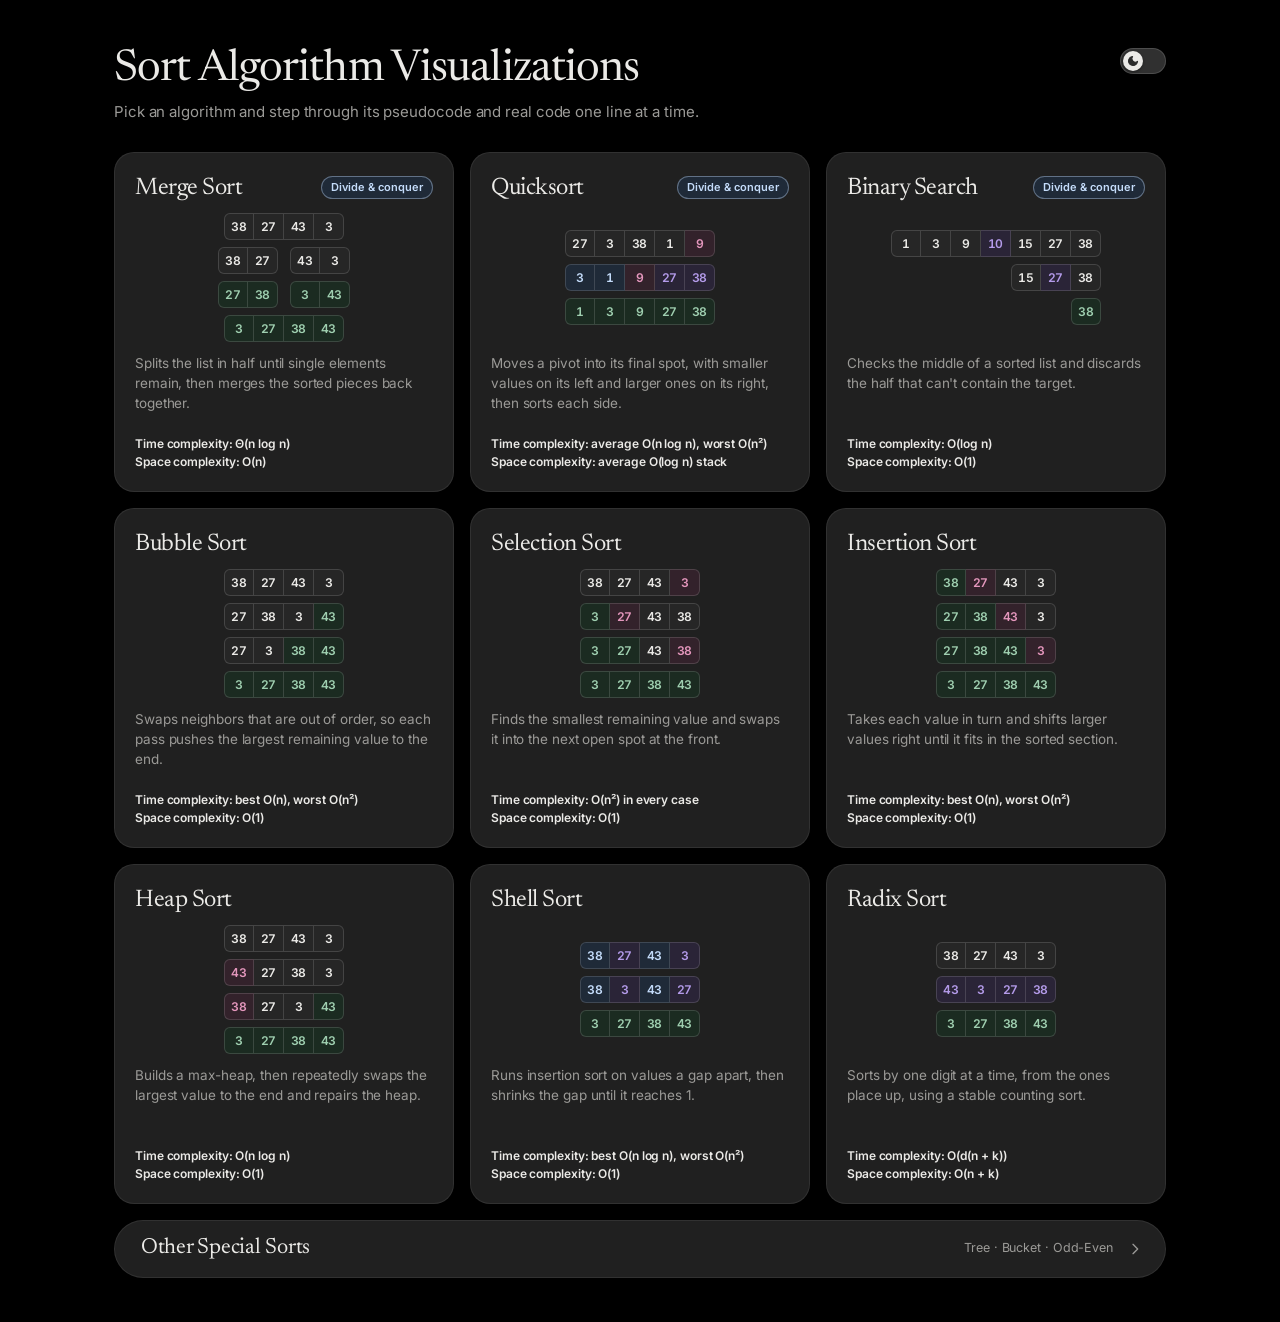
==== index.html @ ec115560 "Add sort algorithm visualizations" ====
<!doctype html>
<html lang="en">
<head>
<meta charset="utf-8">
<meta name="viewport" content="width=device-width, initial-scale=1">
<title>Sort Algorithm Visualizations</title>
<link rel="preconnect" href="https://fonts.googleapis.com">
<link rel="preconnect" href="https://fonts.gstatic.com" crossorigin>
<link href="https://fonts.googleapis.com/css2?family=Newsreader:opsz,wght@6..72,400..600&family=Inter:wght@400..700&display=swap" rel="stylesheet">
<script src="theme.js"></script>
<link rel="stylesheet" href="styles.css">
</head>
<body>
<main class="home">
  <div class="home-head">
    <h1>Sort Algorithm Visualizations</h1>
    <button id="themeToggle" class="theme-switch" type="button" role="switch" aria-label="Light mode">
      <span class="knob" aria-hidden="true">
        <svg class="icon-moon" viewBox="0 0 24 24"><path d="M21 12.8A9 9 0 1 1 11.2 3a7 7 0 0 0 9.8 9.8z"/></svg>
        <svg class="icon-sun" viewBox="0 0 24 24"><circle cx="12" cy="12" r="4"/><path d="M12 2v2M12 20v2M4.9 4.9l1.4 1.4M17.7 17.7l1.4 1.4M2 12h2M20 12h2M4.9 19.1l1.4-1.4M17.7 6.3l1.4-1.4"/></svg>
      </span>
    </button>
  </div>
  <p class="home-sub">Pick an algorithm and step through its pseudocode and real code one line at a time.</p>
  <div class="grid">
    <a class="tile" href="mergesort.html">
      <div class="tile-head"><h2>Merge Sort</h2><span class="tag">Divide &amp; conquer</span></div>
      <div class="mini" aria-hidden="true">
        <div class="mini-row"><div class="mini-arr"><span>38</span><span>27</span><span>43</span><span>3</span></div></div>
        <div class="mini-row"><div class="mini-arr"><span>38</span><span>27</span></div><div class="mini-arr"><span>43</span><span>3</span></div></div>
        <div class="mini-row"><div class="mini-arr"><span class="g">27</span><span class="g">38</span></div><div class="mini-arr"><span class="g">3</span><span class="g">43</span></div></div>
        <div class="mini-row"><div class="mini-arr"><span class="g">3</span><span class="g">27</span><span class="g">38</span><span class="g">43</span></div></div>
      </div>
      <p>Splits the list in half until single elements remain, then merges the sorted pieces back together.</p>
      <div class="big-o"><span>Time complexity: Θ(n log n)</span><span>Space complexity: O(n)</span></div>
    </a>
    <a class="tile" href="quicksort.html">
      <div class="tile-head"><h2>Quicksort</h2><span class="tag">Divide &amp; conquer</span></div>
      <div class="mini" aria-hidden="true">
        <div class="mini-row"><div class="mini-arr"><span>27</span><span>3</span><span>38</span><span>1</span><span class="p">9</span></div></div>
        <div class="mini-row"><div class="mini-arr"><span class="b">3</span><span class="b">1</span><span class="p">9</span><span class="v">27</span><span class="v">38</span></div></div>
        <div class="mini-row"><div class="mini-arr"><span class="g">1</span><span class="g">3</span><span class="g">9</span><span class="g">27</span><span class="g">38</span></div></div>
      </div>
      <p>Moves a pivot into its final spot, with smaller values on its left and larger ones on its right, then sorts each side.</p>
      <div class="big-o"><span>Time complexity: average O(n log n), worst O(n²)</span><span>Space complexity: average O(log n) stack</span></div>
    </a>
    <a class="tile" href="binarysearch.html">
      <div class="tile-head"><h2>Binary Search</h2><span class="tag">Divide &amp; conquer</span></div>
      <div class="mini" aria-hidden="true">
        <div class="mini-row"><div class="mini-arr"><span>1</span><span>3</span><span>9</span><span class="v">10</span><span>15</span><span>27</span><span>38</span></div></div>
        <div class="mini-row"><div class="mini-arr"><span class="x"></span><span class="x"></span><span class="x"></span><span class="x"></span><span>15</span><span class="v">27</span><span>38</span></div></div>
        <div class="mini-row"><div class="mini-arr"><span class="x"></span><span class="x"></span><span class="x"></span><span class="x"></span><span class="x"></span><span class="x"></span><span class="g">38</span></div></div>
      </div>
      <p>Checks the middle of a sorted list and discards the half that can't contain the target.</p>
      <div class="big-o"><span>Time complexity: O(log n)</span><span>Space complexity: O(1)</span></div>
    </a>
    <a class="tile" href="bubblesort.html">
      <div class="tile-head"><h2>Bubble Sort</h2></div>
      <div class="mini" aria-hidden="true">
        <div class="mini-row"><div class="mini-arr"><span>38</span><span>27</span><span>43</span><span>3</span></div></div>
        <div class="mini-row"><div class="mini-arr"><span>27</span><span>38</span><span>3</span><span class="g">43</span></div></div>
        <div class="mini-row"><div class="mini-arr"><span>27</span><span>3</span><span class="g">38</span><span class="g">43</span></div></div>
        <div class="mini-row"><div class="mini-arr"><span class="g">3</span><span class="g">27</span><span class="g">38</span><span class="g">43</span></div></div>
      </div>
      <p>Swaps neighbors that are out of order, so each pass pushes the largest remaining value to the end.</p>
      <div class="big-o"><span>Time complexity: best O(n), worst O(n²)</span><span>Space complexity: O(1)</span></div>
    </a>
    <a class="tile" href="selectionsort.html">
      <div class="tile-head"><h2>Selection Sort</h2></div>
      <div class="mini" aria-hidden="true">
        <div class="mini-row"><div class="mini-arr"><span>38</span><span>27</span><span>43</span><span class="p">3</span></div></div>
        <div class="mini-row"><div class="mini-arr"><span class="g">3</span><span class="p">27</span><span>43</span><span>38</span></div></div>
        <div class="mini-row"><div class="mini-arr"><span class="g">3</span><span class="g">27</span><span>43</span><span class="p">38</span></div></div>
        <div class="mini-row"><div class="mini-arr"><span class="g">3</span><span class="g">27</span><span class="g">38</span><span class="g">43</span></div></div>
      </div>
      <p>Finds the smallest remaining value and swaps it into the next open spot at the front.</p>
      <div class="big-o"><span>Time complexity: O(n²) in every case</span><span>Space complexity: O(1)</span></div>
    </a>
    <a class="tile" href="insertionsort.html">
      <div class="tile-head"><h2>Insertion Sort</h2></div>
      <div class="mini" aria-hidden="true">
        <div class="mini-row"><div class="mini-arr"><span class="g">38</span><span class="p">27</span><span>43</span><span>3</span></div></div>
        <div class="mini-row"><div class="mini-arr"><span class="g">27</span><span class="g">38</span><span class="p">43</span><span>3</span></div></div>
        <div class="mini-row"><div class="mini-arr"><span class="g">27</span><span class="g">38</span><span class="g">43</span><span class="p">3</span></div></div>
        <div class="mini-row"><div class="mini-arr"><span class="g">3</span><span class="g">27</span><span class="g">38</span><span class="g">43</span></div></div>
      </div>
      <p>Takes each value in turn and shifts larger values right until it fits in the sorted section.</p>
      <div class="big-o"><span>Time complexity: best O(n), worst O(n²)</span><span>Space complexity: O(1)</span></div>
    </a>
    <a class="tile" href="heapsort.html">
      <div class="tile-head"><h2>Heap Sort</h2></div>
      <div class="mini" aria-hidden="true">
        <div class="mini-row"><div class="mini-arr"><span>38</span><span>27</span><span>43</span><span>3</span></div></div>
        <div class="mini-row"><div class="mini-arr"><span class="p">43</span><span>27</span><span>38</span><span>3</span></div></div>
        <div class="mini-row"><div class="mini-arr"><span class="p">38</span><span>27</span><span>3</span><span class="g">43</span></div></div>
        <div class="mini-row"><div class="mini-arr"><span class="g">3</span><span class="g">27</span><span class="g">38</span><span class="g">43</span></div></div>
      </div>
      <p>Builds a max-heap, then repeatedly swaps the largest value to the end and repairs the heap.</p>
      <div class="big-o"><span>Time complexity: O(n log n)</span><span>Space complexity: O(1)</span></div>
    </a>
    <a class="tile" href="shellsort.html">
      <div class="tile-head"><h2>Shell Sort</h2></div>
      <div class="mini" aria-hidden="true">
        <div class="mini-row"><div class="mini-arr"><span class="b">38</span><span class="v">27</span><span class="b">43</span><span class="v">3</span></div></div>
        <div class="mini-row"><div class="mini-arr"><span class="b">38</span><span class="v">3</span><span class="b">43</span><span class="v">27</span></div></div>
        <div class="mini-row"><div class="mini-arr"><span class="g">3</span><span class="g">27</span><span class="g">38</span><span class="g">43</span></div></div>
      </div>
      <p>Runs insertion sort on values a gap apart, then shrinks the gap until it reaches 1.</p>
      <div class="big-o"><span>Time complexity: best O(n log n), worst O(n²)</span><span>Space complexity: O(1)</span></div>
    </a>
    <a class="tile" href="radixsort.html">
      <div class="tile-head"><h2>Radix Sort</h2></div>
      <div class="mini" aria-hidden="true">
        <div class="mini-row"><div class="mini-arr"><span>38</span><span>27</span><span>43</span><span>3</span></div></div>
        <div class="mini-row"><div class="mini-arr"><span class="v">43</span><span class="v">3</span><span class="v">27</span><span class="v">38</span></div></div>
        <div class="mini-row"><div class="mini-arr"><span class="g">3</span><span class="g">27</span><span class="g">38</span><span class="g">43</span></div></div>
      </div>
      <p>Sorts by one digit at a time, from the ones place up, using a stable counting sort.</p>
      <div class="big-o"><span>Time complexity: O(d(n + k))</span><span>Space complexity: O(n + k)</span></div>
    </a>
    <a class="wide-pill" href="special.html">
      <span>Other Special Sorts</span>
      <small>Tree · Bucket · Odd-Even</small>
      <svg viewBox="0 0 24 24" aria-hidden="true"><path d="m9 5 7 7-7 7"/></svg>
    </a>
  </div>
</main>
<script>initThemeSwitch();</script>
</body>
</html>
---- styles.css ----
/* Look borrowed from CentFolio's Sesame theme */
:root {
  color-scheme: dark;
  --bg: #000000; --card: #202020; --card-2: #262626; --raised: #303030;
  --line: rgba(255,255,255,.075); --line-2: rgba(255,255,255,.14);
  --text: #ebeae7; --muted: #9b9a97; --dim: #706f6b;
  --green: #9fcfb0; --green-dim: #1b2b21;
  --purple: #b49bea; --purple-dim: #2a2437;
  --date: #c4dcfa; --date-dim: #1f2a38;
  --red: #d99194;
  --want: #e597bd; --want-dim: #33222b;
  --accent: #ebeae7; --accent-ink: #191919;
  --shadow-sm: 0 1px 2px rgba(0,0,0,.28);
  --serif: "Newsreader", "Iowan Old Style", Georgia, "Times New Roman", serif;
  --sans: "Inter", -apple-system, BlinkMacSystemFont, "Segoe UI", system-ui, sans-serif;
  --mono: ui-monospace, "SF Mono", Menlo, Consolas, monospace;
  --r: 20px; --r-sm: 12px;
  --ease: cubic-bezier(.2,.8,.2,1); --spring: cubic-bezier(.3,1.25,.4,1);
}
:root[data-theme="light"] {
  color-scheme: light;
  --bg: #f4efe3; --card: #fbf7ed; --card-2: #ece4d3; --raised: #e3dac6;
  --line: rgba(40,38,33,.13); --line-2: rgba(40,38,33,.24);
  --text: #24231f; --muted: #56554f; --dim: #76756f;
  --green: #2f6b4c; --green-dim: #e0ecdf;
  --purple: #7955b3; --purple-dim: #ece4f5;
  --date: #3f6cb0; --date-dim: #e1e9f5;
  --red: #b8453f;
  --want: #b0487c; --want-dim: #f9edf3;
  --accent: #37352f; --accent-ink: #ffffff;
  --shadow-sm: 0 1px 2px rgba(15,15,15,.07), 0 2px 8px -3px rgba(15,15,15,.12);
}
* { box-sizing: border-box; }
[hidden] { display: none !important; }
html, body { height: 100%; }
body { margin: 0; background: var(--bg); color: var(--text); font: 15px/1.5 var(--sans); -webkit-font-smoothing: antialiased; letter-spacing: -.006em; }
@media (prefers-reduced-motion: reduce) { * { transition: none !important; } }

button, input, select { font: inherit; color: inherit; }
button { cursor: pointer; }
:focus-visible { outline: 2px solid color-mix(in srgb, var(--text) 55%, transparent); outline-offset: 2px; }

.app { display: grid; grid-template-columns: minmax(0, 1fr) 400px; gap: 14px; height: 100vh; padding: 14px; }
.main { overflow-y: auto; min-width: 0; display: flex; flex-direction: column; gap: 9px; padding: 4px; margin: -4px; }
.card { background: var(--card); border: 1px solid var(--line); border-radius: var(--r); padding: 11px 18px 11px; box-shadow: var(--shadow-sm); }
.side { background: var(--card); border: 1px solid var(--line); border-radius: var(--r); box-shadow: var(--shadow-sm); display: flex; flex-direction: column; min-height: 0; overflow: hidden; }

.head { display: flex; flex-wrap: wrap; gap: 10px 18px; align-items: flex-end; justify-content: space-between; padding: 4px 4px 2px; }
.eyebrow, .label { font-size: 11px; letter-spacing: .11em; color: var(--muted); text-transform: uppercase; font-weight: 600; margin: 0; }
h1 { font-family: var(--serif); font-size: 28px; line-height: 1.08; letter-spacing: -.022em; font-weight: 500; margin: 3px 0 0; }
form { display: flex; gap: 8px; flex-wrap: wrap; align-items: center; justify-content: flex-end; }
form input { width: 330px; max-width: 100%; height: 40px; padding: 0 16px; border-radius: 999px; border: 1px solid var(--line); background: var(--card); font-family: var(--mono); font-size: 13px; }
form input:focus { outline: 0; border-color: var(--line-2); }
.error { color: var(--red); font-size: 13px; width: 100%; margin: 0; text-align: right; }
.error:empty { display: none; }

.pill { height: 40px; padding: 0 16px; border-radius: 999px; border: 1px solid var(--line); background: var(--card-2); font-size: 14px; font-weight: 550; letter-spacing: -.01em; box-shadow: var(--shadow-sm); transition: transform .25s var(--spring), background .15s, opacity .15s; }
.pill:hover { background: var(--raised); }
.pill:active { transform: scale(.96); }
.pill:disabled { opacity: .4; cursor: default; transform: none; }
.pill.primary { background: var(--accent); color: var(--accent-ink); border-color: transparent; min-width: 84px; }
.pill.primary:hover { filter: brightness(.94); background: var(--accent); }
select.pill { -webkit-appearance: none; appearance: none; padding-right: 32px; cursor: pointer;
  background-image: url("data:image/svg+xml,%3Csvg xmlns='http://www.w3.org/2000/svg' width='12' height='12' fill='none' stroke='%239b9a97' stroke-width='1.8' stroke-linecap='round' stroke-linejoin='round'%3E%3Cpath d='m3 4.5 3 3 3-3'/%3E%3C/svg%3E"); background-repeat: no-repeat; background-position: right 13px center; }

.now { display: flex; flex-direction: column; gap: 9px; }
.now-text { min-height: 48px; }
.now small { display: block; color: var(--muted); font: 12px var(--mono); margin-bottom: 3px; }
.now-text span { font-family: var(--serif); font-size: 21px; line-height: 1.25; font-weight: 500; letter-spacing: -.012em; }
.controls { display: flex; flex-wrap: wrap; gap: 8px 18px; align-items: center; padding-top: 9px; border-top: 1px solid var(--line); }
.transport { display: flex; gap: 4px; flex: none; }
.tbtn { width: 52px; height: 42px; padding: 0; display: flex; flex-direction: column; align-items: center; justify-content: center; gap: 3px; border-radius: 11px; border: 1px solid var(--line); background: var(--card-2); color: var(--text); font-size: 10px; font-weight: 600; letter-spacing: 0; line-height: 1; box-shadow: var(--shadow-sm); transition: transform .25s var(--spring), background .15s, opacity .15s; }
.tbtn svg { width: 14px; height: 14px; fill: none; stroke: currentColor; stroke-width: 2; stroke-linecap: round; stroke-linejoin: round; }
.tbtn:hover { background: var(--raised); }
.tbtn:active { transform: scale(.94); }
.tbtn:disabled { opacity: .4; cursor: default; transform: none; background: var(--card-2); }
.tbtn.primary { width: 58px; background: var(--accent); color: var(--accent-ink); border-color: transparent; }
.tbtn.primary:hover { background: var(--accent); filter: brightness(.94); }
.tbtn.primary svg { fill: currentColor; stroke-width: 1.5; }
.field { display: flex; flex-direction: column; justify-content: center; gap: 2px; font-size: 11px; font-weight: 600; color: var(--muted); }
.field.grow { flex: 1 1 220px; min-width: 180px; }
.field select.pill { height: 26px; font-size: 12px; padding-left: 11px; padding-right: 26px; background-position: right 9px center; color: var(--text); }
.field input[type=range] { width: 100%; margin: 0; height: 26px; accent-color: var(--accent); }
.count { font-variant-numeric: tabular-nums; }

.sec-head { display: flex; flex-wrap: wrap; gap: 6px 16px; align-items: center; justify-content: space-between; margin-bottom: 6px; }
.scroll-x { overflow-x: auto; }
.array { display: flex; gap: 0; min-width: 520px; }
.slot { flex: 1 1 0; min-width: 0; text-align: center; }
.slot small { display: block; font-size: 11px; color: var(--dim); height: 17px; font-variant-numeric: tabular-nums; }
.slot .ptr { font: 700 12px var(--mono); color: var(--text); padding-top: 2px; }
.cell { display: block; font-size: 17px; font-weight: 600; font-variant-numeric: tabular-nums; padding: 9px 0; border: 1px solid var(--line-2); border-radius: 0; background: var(--card-2); transition: background .2s, border-color .2s, opacity .2s; }
.slot + .slot .cell { border-left: 0; }
.slot:first-child .cell { border-radius: 8px 0 0 8px; }
.slot:last-child .cell { border-radius: 0 8px 8px 0; }
.slot.range .cell { background: var(--date-dim); border-color: color-mix(in srgb, var(--date) 55%, transparent); }
.slot.write .cell { background: var(--green-dim); box-shadow: inset 0 0 0 2px var(--green); border-color: transparent; color: var(--green); }
.slot.compare .cell { background: var(--purple-dim); box-shadow: inset 0 0 0 2px var(--purple); border-color: transparent; color: var(--purple); }
.slot.used .cell { opacity: .32; }
.workspace .array { min-width: 0; }

.tree { position: relative; min-width: 640px; }
.tree svg { position: absolute; inset: 0; width: 100%; height: 100%; }
.tree line { stroke: var(--line-2); stroke-width: 1.25; }
.tree line.on { stroke: var(--dim); }
.node { position: absolute; height: 36px; padding: 0 3px; transition: left .2s var(--ease); }
.node > div { display: flex; height: 100%; border: 1px solid var(--line-2); border-radius: 8px; overflow: hidden; background: var(--card-2); transition: background .2s, border-color .2s; }
.node span { flex: 1 1 0; min-width: 0; display: flex; align-items: center; justify-content: center; font-size: 14px; font-weight: 550; font-variant-numeric: tabular-nums; }
.node span + span { border-left: 1px solid var(--line-2); }
.node.todo > div { border: 1px dashed var(--line-2); background: transparent; }
.node.todo span + span { border-left-color: transparent; }
.node.done > div { background: var(--green-dim); border-color: color-mix(in srgb, var(--green) 50%, transparent); color: var(--green); }
.node.merging > div { background: var(--purple-dim); border-color: color-mix(in srgb, var(--purple) 60%, transparent); color: var(--purple); }
.node.current > div { box-shadow: inset 0 0 0 2px var(--date); border-color: transparent; }
.node.merging.current > div { box-shadow: inset 0 0 0 2px var(--purple); }

.workspace { display: grid; grid-template-columns: 1fr 1fr; gap: 16px; min-height: 110px; }
.workspace .label { margin-bottom: 7px; text-transform: none; letter-spacing: 0; font-size: 12.5px; font-weight: 550; }
.empty { grid-column: 1 / -1; color: var(--muted); font-size: 13.5px; border: 1px dashed var(--line-2); border-radius: var(--r-sm); display: flex; align-items: center; justify-content: center; text-align: center; padding: 10px; }

.legend { display: flex; flex-wrap: wrap; gap: 4px 13px; font-size: 12px; color: var(--muted); list-style: none; padding: 0; margin: 0; }
.legend i { display: inline-block; width: 14px; height: 12px; border: 1px solid var(--line-2); border-radius: 4px; background: var(--card-2); margin-right: 5px; vertical-align: -1.5px; }
.legend .l-todo { border-style: dashed; background: transparent; }
.legend .l-cur { box-shadow: inset 0 0 0 2px var(--date); border-color: transparent; }
.legend .l-merge { background: var(--purple-dim); border-color: var(--purple); }
.legend .l-done { background: var(--green-dim); border-color: var(--green); }

.seg { display: flex; gap: 4px; background: var(--card-2); padding: 4px; border-radius: 999px; border: 1px solid var(--line); margin: 14px; flex: none; }
.seg button { flex: 1 1 auto; border: 0; background: transparent; color: var(--muted); padding: 9px 10px; border-radius: 999px; font-size: 12.5px; font-weight: 550; transition: color .2s, background .2s; }
.seg button:hover { color: var(--text); }
.seg button[aria-pressed=true] { background: var(--raised); color: var(--text); box-shadow: var(--shadow-sm); }
.pane { flex: 1; overflow-y: auto; min-height: 0; }
.pane-trace { display: flex; flex-direction: column; overflow: hidden; }
.listing { flex: 1; min-height: 0; overflow-y: auto; }
.pane-trace .vars { flex: none; }

.code { padding: 0 8px 12px; font: 12.5px/1.5 var(--mono); }
.code div { display: grid; grid-template-columns: 28px 1fr; white-space: pre-wrap; padding: 3px 8px 3px 0; border-radius: 9px; transition: background .15s; }
.code b { font-weight: 400; color: var(--dim); text-align: right; padding-right: 10px; user-select: none; }
.code .on { background: var(--date-dim); color: var(--date); font-weight: 700; }
.code .on b { color: var(--date); }
.vars { border-top: 1px solid var(--line); padding: 14px 18px 18px; }
.vars .label { margin-bottom: 8px; }
.chips { display: flex; flex-wrap: wrap; gap: 6px; margin-bottom: 15px; min-height: 28px; }
.chips span { font-size: 13px; font-weight: 500; font-variant-numeric: tabular-nums; background: var(--card-2); border: 1px solid var(--line); border-radius: 999px; padding: 3px 11px; }
.stack { font: 13px/1.6 var(--mono); list-style: none; margin: 0; padding: 0; color: var(--muted); }
.stack li:last-child { font-weight: 700; color: var(--date); }

.rows { list-style: none; margin: 0; padding: 0 8px 10px; }
.rows button { display: grid; grid-template-columns: 34px 1fr; gap: 0 4px; width: 100%; text-align: left; background: none; border: 0; border-radius: var(--r-sm); padding: 9px 10px 9px 4px; font-size: 13px; line-height: 1.4; transition: background .12s; }
.rows button:hover { background: var(--card-2); }
.rows .n { font-size: 11.5px; color: var(--dim); grid-row: span 2; padding-top: 1px; text-align: right; padding-right: 7px; font-variant-numeric: tabular-nums; }
.rows code { font: 12px/1.45 var(--mono); color: var(--muted); overflow-wrap: anywhere; margin-top: 1px; }
.rows .major { font-weight: 600; }
.rows .major code { color: var(--green); font-weight: 700; }
.rows button.on { background: var(--date-dim); }
.rows button.on .n, .rows button.on code { color: var(--date); }

@media (max-width: 900px) {
  .app { grid-template-columns: minmax(0, 1fr); height: auto; padding: 16px; }
  .main { overflow: visible; }
  .pane { max-height: 480px; flex: none; }
  form { justify-content: flex-start; }
  form input { width: 100%; }
}

/* quicksort and binary search */
.slot.scope .cell { background: var(--raised); }
.slot.q-lo .cell { background: var(--date-dim); color: var(--date); }
.slot.q-hi .cell { background: var(--purple-dim); color: var(--purple); }
.slot.q-piv .cell { background: var(--want-dim); color: var(--want); }
.slot.q-done .cell { background: var(--green-dim); color: var(--green); }
.slot.q-focus .cell { box-shadow: inset 0 0 0 2px var(--text); }
.node span.piv { background: var(--want-dim); color: var(--want); }
.legend .l-lo { background: var(--date-dim); border-color: var(--date); }
.legend .l-hi { background: var(--purple-dim); border-color: var(--purple); }
.legend .l-piv { background: var(--want-dim); border-color: var(--want); }
.legend .l-out { opacity: .4; }
.field-target { width: 84px !important; }
.back { color: inherit; text-decoration: none; }
.back:hover { color: var(--text); }

.passes { display: flex; flex-direction: column; gap: 8px; min-height: 90px; min-width: 620px; }
.pass { display: grid; grid-template-columns: 190px minmax(0, 1fr); gap: 12px; align-items: center; }
.pass-note { font-size: 12.5px; line-height: 1.35; color: var(--muted); }
.pass-note b { display: block; color: var(--text); font-weight: 600; }
.pass-cells { display: flex; height: 36px; }
.pass-cells span { flex: 1 1 0; min-width: 0; display: flex; align-items: center; justify-content: center; font-size: 14px; font-weight: 550; font-variant-numeric: tabular-nums; border: 1px solid var(--line-2); border-left: 0; background: var(--card-2); }
.pass-cells .first { border-left: 1px solid var(--line-2); border-radius: 8px 0 0 8px; }
.pass-cells .last { border-radius: 0 8px 8px 0; }
.pass-cells .first.last { border-radius: 8px; }
.pass-cells .blank { border: 0; background: transparent; }
.pass-cells .mid { background: var(--purple-dim); color: var(--purple); }
.pass-cells .hit { background: var(--green-dim); color: var(--green); }

/* home page */
.home { max-width: 1100px; margin: 0 auto; padding: 44px 24px; }
.home h1 { font-size: 38px; }
.home-sub { color: var(--muted); margin: 8px 0 28px; }
.grid { display: grid; grid-template-columns: repeat(auto-fill, 340px); justify-content: center; gap: 16px; }
.tile { width: 340px; height: 340px; display: flex; flex-direction: column; padding: 20px; color: inherit; text-decoration: none; background: var(--card); border: 1px solid var(--line); border-radius: var(--r); box-shadow: var(--shadow-sm); transition: transform .25s var(--spring), border-color .15s; }
.tile:hover { transform: translateY(-3px); border-color: var(--line-2); }
.tile:active { transform: scale(.985); }
.tile h2 { flex: none; height: 30px; font-family: var(--serif); font-size: 24px; line-height: 30px; font-weight: 500; letter-spacing: -.015em; margin: 0; }
.mini { flex: none; height: 150px; display: flex; flex-direction: column; justify-content: center; gap: 7px; }
.mini-row { display: flex; justify-content: center; gap: 12px; }
.mini-arr { display: flex; }
.mini-arr span { width: 30px; height: 27px; display: flex; align-items: center; justify-content: center; font-size: 12px; font-weight: 600; font-variant-numeric: tabular-nums; border: 1px solid var(--line-2); border-left-width: 0; background: var(--card-2); }
.mini-arr span:first-child { border-left-width: 1px; border-radius: 6px 0 0 6px; }
.mini-arr span:last-child { border-radius: 0 6px 6px 0; }
.mini-arr .x { visibility: hidden; }
.mini-arr .g { background: var(--green-dim); color: var(--green); }
.mini-arr .b { background: var(--date-dim); color: var(--date); }
.mini-arr .v { background: var(--purple-dim); color: var(--purple); }
.mini-arr .p { background: var(--want-dim); color: var(--want); }
.tile p { flex: none; height: 60px; margin: 0; font-size: 13.5px; line-height: 20px; color: var(--muted); }
.tile .big-o { flex: none; margin-top: auto; display: flex; flex-direction: column; font-size: 12px; line-height: 18px; font-weight: 600; color: var(--text); }
@media (max-width: 400px) { .grid { grid-template-columns: minmax(0, 1fr); } .tile { width: 100%; height: auto; } .tile p { height: auto; margin-bottom: 10px; } .home { padding: 28px 16px; } }
.mini-arr .x + span:not(.x) { border-left-width: 1px; border-radius: 6px 0 0 6px; }
.mini-arr .x + span:last-child { border-radius: 6px; }
.node.current > div { box-shadow: none; outline: 2px solid var(--date); outline-offset: -2px; }
.node.merging.current > div { box-shadow: none; outline-color: var(--purple); }
.legend .l-focus { box-shadow: inset 0 0 0 2px var(--text); border-color: transparent; }
.home-head { display: flex; flex-wrap: wrap; gap: 14px 20px; align-items: flex-start; justify-content: space-between; }
.theme-switch { position: relative; flex: none; width: 46px; height: 26px; margin-top: 4px; padding: 0; border-radius: 999px; border: 1px solid var(--line-2); background: var(--raised); cursor: pointer; transition: background-color .35s ease, border-color .35s ease; }
.theme-switch .knob { position: absolute; top: 2px; left: 2px; width: 20px; height: 20px; border-radius: 999px; background: #ebeae7; color: #2b2b2b; box-shadow: 0 1px 3px rgba(0,0,0,.4); transition: transform .4s var(--spring), width .15s ease, background-color .35s ease, color .35s ease; }
.theme-switch svg { position: absolute; inset: 4px; width: 12px; height: 12px; fill: none; stroke: currentColor; stroke-width: 2.2; stroke-linecap: round; stroke-linejoin: round; transition: opacity .25s ease, transform .4s var(--spring); }
.theme-switch .icon-moon { fill: currentColor; }
.theme-switch .icon-sun { opacity: 0; transform: rotate(-90deg) scale(.5); }
.theme-switch:active .knob { width: 24px; }
:root[data-theme="light"] .theme-switch { background: #e8b64c; border-color: #cf9c2f; }
:root[data-theme="light"] .theme-switch .knob { transform: translateX(20px); background: #ffffff; color: #a15c00; }
:root[data-theme="light"] .theme-switch:active .knob { transform: translateX(16px); }
:root[data-theme="light"] .theme-switch .icon-moon { opacity: 0; transform: rotate(90deg) scale(.5); }
:root[data-theme="light"] .theme-switch .icon-sun { opacity: 1; transform: none; }
/* the page fades between themes while the switch moves */
body { transition: background-color .35s ease, color .35s ease; }
.home *:not(.theme-switch, .theme-switch *) { transition: background-color .35s ease, border-color .35s ease, color .35s ease; }
.home .tile { transition: transform .25s var(--spring), background-color .35s ease, border-color .35s ease, color .35s ease; }
.src-view { flex: 1; min-height: 0; display: flex; flex-direction: column; }
.seg.lang { margin: 0 14px 10px; padding: 3px; }
.seg.lang button { flex: 1 1 0; padding: 5px 6px; font-size: 12px; }
/* heap and tree diagrams */
.graph { position: relative; min-width: 520px; margin: 4px 0; }
.graph svg { position: absolute; inset: 0; width: 100%; height: 100%; }
.graph line { stroke: var(--dim); stroke-width: 1.25; }
.graph line.off { stroke: var(--line); }
.gnode { position: absolute; width: 34px; height: 34px; margin-left: -17px; display: flex; align-items: center; justify-content: center; border-radius: 50%; border: 1px solid var(--line-2); background: var(--card-2); font-size: 13px; font-weight: 600; font-variant-numeric: tabular-nums; }
.gnode.root { background: var(--want-dim); border-color: var(--want); color: var(--want); }
.gnode.child { background: var(--purple-dim); border-color: var(--purple); color: var(--purple); }
.gnode.done { background: var(--green-dim); border-color: var(--green); color: var(--green); }
.gnode.focus { box-shadow: inset 0 0 0 2px var(--text); }
.gnode.current { box-shadow: inset 0 0 0 2px var(--date); }

/* radix digit and bucket columns */
.dig { color: var(--want); text-decoration: underline; text-underline-offset: 3px; }
.legend .l-dig { background: var(--want-dim); border-color: var(--want); }
.buckets { display: grid; grid-template-columns: repeat(var(--n), minmax(0, 1fr)); gap: 5px; min-width: 560px; }
.bucket { min-height: 150px; display: flex; flex-direction: column; gap: 3px; padding: 4px; border: 1px solid var(--line-2); border-radius: 8px; }
.bucket small { text-align: center; font-size: 11px; color: var(--dim); }
.bucket.on { box-shadow: inset 0 0 0 2px var(--date); border-color: transparent; }
.bitem { padding: 4px 0; text-align: center; font-size: 13px; font-weight: 600; font-variant-numeric: tabular-nums; border-radius: 5px; background: var(--card-2); }
.bitem.sorted { background: var(--green-dim); color: var(--green); }
.bitem.mark { background: var(--purple-dim); color: var(--purple); }

/* link to the special sorts page */
.wide-pill { grid-column: 1 / -1; display: flex; align-items: center; gap: 14px; height: 58px; padding: 0 22px 0 26px; color: inherit; text-decoration: none; background: var(--card); border: 1px solid var(--line); border-radius: 999px; box-shadow: var(--shadow-sm); }
.wide-pill span { font-family: var(--serif); font-size: 21px; font-weight: 500; letter-spacing: -.012em; }
.wide-pill small { margin-left: auto; font-size: 12.5px; color: var(--muted); }
.wide-pill svg { flex: none; width: 16px; height: 16px; fill: none; stroke: var(--muted); stroke-width: 2; stroke-linecap: round; stroke-linejoin: round; }
.home .wide-pill { transition: transform .25s var(--spring), background-color .35s ease, border-color .35s ease, color .35s ease; }
.wide-pill:hover { transform: translateY(-2px); border-color: var(--line-2); }
.wide-pill:active { transform: scale(.995); }
@media (max-width: 400px) { .wide-pill small { display: none; } .wide-pill svg { margin-left: auto; } }

/* headline type */
h1, .tile h2 { font-weight: 400; letter-spacing: -.02em; font-optical-sizing: auto; }
.home h1 { font-size: 44px; line-height: 1.05; }
.now-text span { font-weight: 400; font-size: 22px; }
.wide-pill span { font-weight: 400; font-size: 22px; }

/* divide and conquer tag */
.tile-head { flex: none; height: 30px; display: flex; align-items: center; justify-content: space-between; gap: 8px; }
.tag { flex: none; display: inline-block; padding: 2px 9px; border-radius: 999px; font: 600 11px/1.5 var(--sans); letter-spacing: 0; color: var(--date); background: var(--date-dim); border: 1px solid color-mix(in srgb, var(--date) 40%, transparent); white-space: nowrap; vertical-align: middle; }
.title-row .tag { margin-left: 10px; position: relative; top: -3px; }

/* whole-algorithm visualization tab */
.overview { padding: 2px 14px 16px; font: 12px/1.5 var(--mono); }
.ov-note { margin: 0 0 12px; font: 12.5px/1.45 var(--sans); color: var(--muted); }
.ov-row { padding: 7px 0; border-bottom: 1px solid var(--line); }
.ov-row:last-child { border-bottom: 0; }
.ov-row p { margin: 3px 0 0; text-align: center; font: 11.5px/1.35 var(--sans); color: var(--muted); }
.ov-groups { display: flex; flex-wrap: wrap; justify-content: center; gap: 3px 8px; }
.ov-g { white-space: nowrap; }
.ov-g i { font-style: normal; font-weight: 700; }
.ov-g .g { color: var(--green); }
.ov-g .p { color: var(--want); }
.ov-g .v { color: var(--purple); }
.ov-g .b { color: var(--date); }
@media (max-width: 900px) { .home h1 { font-size: 34px; } }
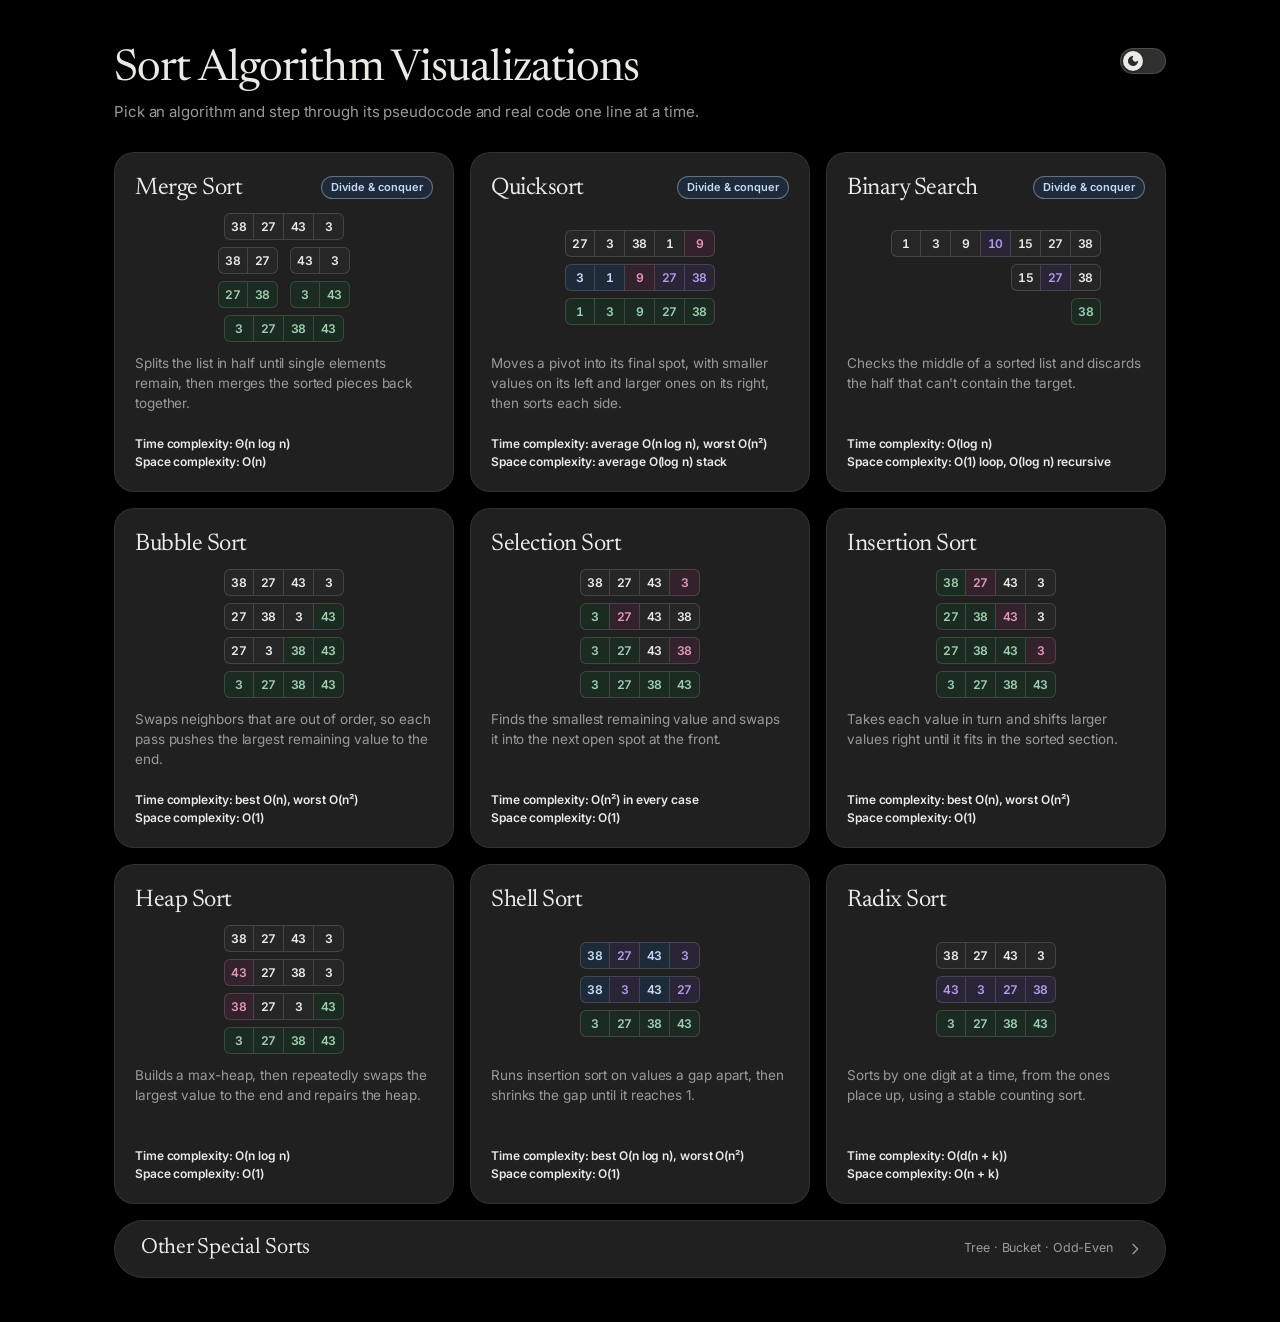
==== commit 77d04a5f: "Add recurrence and complexity lessons and improve narrow layouts" ====
--- a/index.html
+++ b/index.html
@@ -52,7 +52,7 @@
         <div class="mini-row"><div class="mini-arr"><span class="x"></span><span class="x"></span><span class="x"></span><span class="x"></span><span class="x"></span><span class="x"></span><span class="g">38</span></div></div>
       </div>
       <p>Checks the middle of a sorted list and discards the half that can't contain the target.</p>
-      <div class="big-o"><span>Time complexity: O(log n)</span><span>Space complexity: O(1)</span></div>
+      <div class="big-o"><span>Time complexity: O(log n)</span><span>Space complexity: O(1) loop, O(log n) recursive</span></div>
     </a>
     <a class="tile" href="bubblesort.html">
       <div class="tile-head"><h2>Bubble Sort</h2></div>
--- a/styles.css
+++ b/styles.css
@@ -48,8 +48,9 @@
 .head { display: flex; flex-wrap: wrap; gap: 10px 18px; align-items: flex-end; justify-content: space-between; padding: 4px 4px 2px; }
 .eyebrow, .label { font-size: 11px; letter-spacing: .11em; color: var(--muted); text-transform: uppercase; font-weight: 600; margin: 0; }
 h1 { font-family: var(--serif); font-size: 28px; line-height: 1.08; letter-spacing: -.022em; font-weight: 500; margin: 3px 0 0; }
-form { display: flex; gap: 8px; flex-wrap: wrap; align-items: center; justify-content: flex-end; }
-form input { width: 330px; max-width: 100%; height: 40px; padding: 0 16px; border-radius: 999px; border: 1px solid var(--line); background: var(--card); font-family: var(--mono); font-size: 13px; }
+form { flex: 1 1 340px; max-width: 480px; margin-left: auto; display: flex; gap: 8px; flex-wrap: wrap; align-items: center; }
+form input { flex: 1 1 0; width: auto; min-width: 0; height: 40px; padding: 0 16px; border-radius: 999px; border: 1px solid var(--line); background: var(--card); font-family: var(--mono); font-size: 13px; }
+form .pill { flex: none; }
 form input:focus { outline: 0; border-color: var(--line-2); }
 .error { color: var(--red); font-size: 13px; width: 100%; margin: 0; text-align: right; }
 .error:empty { display: none; }
@@ -85,8 +86,8 @@
 
 .sec-head { display: flex; flex-wrap: wrap; gap: 6px 16px; align-items: center; justify-content: space-between; margin-bottom: 6px; }
 .scroll-x { overflow-x: auto; }
-.array { display: flex; gap: 0; min-width: 520px; }
-.slot { flex: 1 1 0; min-width: 0; text-align: center; }
+.array { display: flex; gap: 0; }
+.slot { flex: 1 1 0; min-width: 32px; text-align: center; }
 .slot small { display: block; font-size: 11px; color: var(--dim); height: 17px; font-variant-numeric: tabular-nums; }
 .slot .ptr { font: 700 12px var(--mono); color: var(--text); padding-top: 2px; }
 .cell { display: block; font-size: 17px; font-weight: 600; font-variant-numeric: tabular-nums; padding: 9px 0; border: 1px solid var(--line-2); border-radius: 0; background: var(--card-2); transition: background .2s, border-color .2s, opacity .2s; }
@@ -97,9 +98,9 @@
 .slot.write .cell { background: var(--green-dim); box-shadow: inset 0 0 0 2px var(--green); border-color: transparent; color: var(--green); }
 .slot.compare .cell { background: var(--purple-dim); box-shadow: inset 0 0 0 2px var(--purple); border-color: transparent; color: var(--purple); }
 .slot.used .cell { opacity: .32; }
-.workspace .array { min-width: 0; }
-
-.tree { position: relative; min-width: 640px; }
+.workspace > div { min-width: 0; overflow-x: auto; }
+
+.tree { position: relative; }
 .tree svg { position: absolute; inset: 0; width: 100%; height: 100%; }
 .tree line { stroke: var(--line-2); stroke-width: 1.25; }
 .tree line.on { stroke: var(--dim); }
@@ -156,13 +157,6 @@
 .rows button.on { background: var(--date-dim); }
 .rows button.on .n, .rows button.on code { color: var(--date); }
 
-@media (max-width: 900px) {
-  .app { grid-template-columns: minmax(0, 1fr); height: auto; padding: 16px; }
-  .main { overflow: visible; }
-  .pane { max-height: 480px; flex: none; }
-  form { justify-content: flex-start; }
-  form input { width: 100%; }
-}
 
 /* quicksort and binary search */
 .slot.scope .cell { background: var(--raised); }
@@ -176,7 +170,7 @@
 .legend .l-hi { background: var(--purple-dim); border-color: var(--purple); }
 .legend .l-piv { background: var(--want-dim); border-color: var(--want); }
 .legend .l-out { opacity: .4; }
-.field-target { width: 84px !important; }
+form .field-target { flex: 0 0 84px; }
 .back { color: inherit; text-decoration: none; }
 .back:hover { color: var(--text); }
 
@@ -241,7 +235,7 @@
 .seg.lang { margin: 0 14px 10px; padding: 3px; }
 .seg.lang button { flex: 1 1 0; padding: 5px 6px; font-size: 12px; }
 /* heap and tree diagrams */
-.graph { position: relative; min-width: 520px; margin: 4px 0; }
+.graph { position: relative; margin: 4px 0; }
 .graph svg { position: absolute; inset: 0; width: 100%; height: 100%; }
 .graph line { stroke: var(--dim); stroke-width: 1.25; }
 .graph line.off { stroke: var(--line); }
@@ -298,3 +292,76 @@
 .ov-g .v { color: var(--purple); }
 .ov-g .b { color: var(--date); }
 @media (max-width: 900px) { .home h1 { font-size: 34px; } }
+
+/* recurrence and complexity lessons */
+.viz-tabs { margin: 0 14px 12px; }
+.analysis { padding: 0 16px 20px; font-size: 13.5px; line-height: 1.5; }
+.analysis h3 { margin: 18px 0 6px; font: 400 20px/1.2 var(--serif); letter-spacing: -.012em; }
+.analysis h3:first-child { margin-top: 2px; }
+.analysis p { margin: 0 0 9px; }
+.analysis ul, .analysis ol { margin: 0 0 10px; padding-left: 20px; }
+.analysis li { margin-bottom: 5px; }
+.analysis code { font: 12px var(--mono); }
+.analysis b { font-weight: 600; }
+.formula { display: block; margin: 0 0 10px; padding: 9px 12px; overflow-x: auto; white-space: pre-wrap; font: 12.5px/1.55 var(--mono); color: var(--text); background: var(--card-2); border-radius: 10px; }
+.analysis .note { padding: 9px 12px; border-radius: 10px; background: var(--date-dim); }
+.analysis .warn { padding: 9px 12px; border-radius: 10px; background: var(--want-dim); }
+.rt { margin: 0 0 10px; }
+.rt-row { display: grid; grid-template-columns: minmax(0, 1fr) 62px; gap: 8px; align-items: center; margin-bottom: 4px; }
+.rt-row > b { text-align: right; font-size: 12.5px; font-variant-numeric: tabular-nums; }
+.rt-head { font-size: 11.5px; font-weight: 600; color: var(--muted); }
+.rt-head > b { font-size: 11.5px; color: var(--muted); }
+.rt-bar { position: relative; height: 24px; }
+.rt-bar span { position: absolute; top: 0; bottom: 0; display: flex; align-items: center; justify-content: center; overflow: hidden; border: 1px solid color-mix(in srgb, var(--date) 55%, transparent); border-radius: 5px; background: var(--date-dim); color: var(--date); font-size: 11px; font-weight: 600; font-variant-numeric: tabular-nums; }
+.rt-bar .leaf { background: var(--card-2); border-color: var(--line-2); color: var(--muted); }
+
+.cost-table { display: grid; grid-template-columns: minmax(0, 1fr) auto; gap: 1px 10px; margin: 0 0 10px; padding: 8px 12px; border-radius: 10px; background: var(--card-2); }
+.cost-table code { font: 12px/1.7 var(--mono); overflow-wrap: anywhere; }
+.cost-table b { font: 600 12px/1.7 var(--mono); color: var(--date); text-align: right; white-space: nowrap; }
+.viz-tabs { position: sticky; top: 0; z-index: 1; }
+
+/* narrower windows */
+@media (max-width: 1180px) {
+  .app { grid-template-columns: minmax(0, 1fr) 360px; }
+  .side > .seg { margin: 12px 10px; }
+  .side > .seg button { padding: 8px 5px; font-size: 11.5px; }
+  .pass { grid-template-columns: 150px minmax(0, 1fr); }
+  .passes { min-width: 0; }
+}
+@media (max-width: 1000px) {
+  .app { grid-template-columns: minmax(0, 1fr); height: auto; padding: 14px; }
+  .main { overflow: visible; margin: 0; padding: 0; }
+  .side { overflow: visible; }
+  .pane { flex: none; max-height: 560px; }
+  .head { align-items: stretch; flex-direction: column; }
+  form { flex: none; max-width: none; margin-left: 0; width: 100%; }
+  .error { text-align: left; }
+}
+@media (max-width: 680px) {
+  .workspace { grid-template-columns: minmax(0, 1fr); }
+  .pass { grid-template-columns: minmax(0, 1fr); gap: 3px; }
+  .pass-note b { display: inline; margin-right: 6px; }
+  .pass-cells span { min-width: 24px; }
+  .passes { gap: 10px; }
+  .sec-head { flex-direction: column; align-items: flex-start; }
+  .legend { gap: 3px 11px; }
+}
+@media (max-width: 560px) {
+  .app { padding: 10px; gap: 10px; }
+  .card { padding-left: 13px; padding-right: 13px; }
+  h1 { font-size: 26px; }
+  .now-text { min-height: 0; }
+  .now-text span { font-size: 19px; }
+  .controls { gap: 8px 10px; }
+  .transport { order: 1; }
+  .controls .field:not(.grow) { order: 2; margin-left: auto; }
+  .controls .field.grow { order: 3; flex: 1 1 100%; }
+  .cell { font-size: 15px; padding: 7px 0; }
+  .node span { font-size: 12px; }
+  .seg button { padding: 8px 5px; font-size: 11.5px; }
+  .seg.lang button { font-size: 11.5px; }
+  .buckets { min-width: 480px; }
+  .home h1 { font-size: 30px; }
+  .wide-pill { padding: 0 16px 0 20px; }
+  .wide-pill span { font-size: 19px; }
+}
